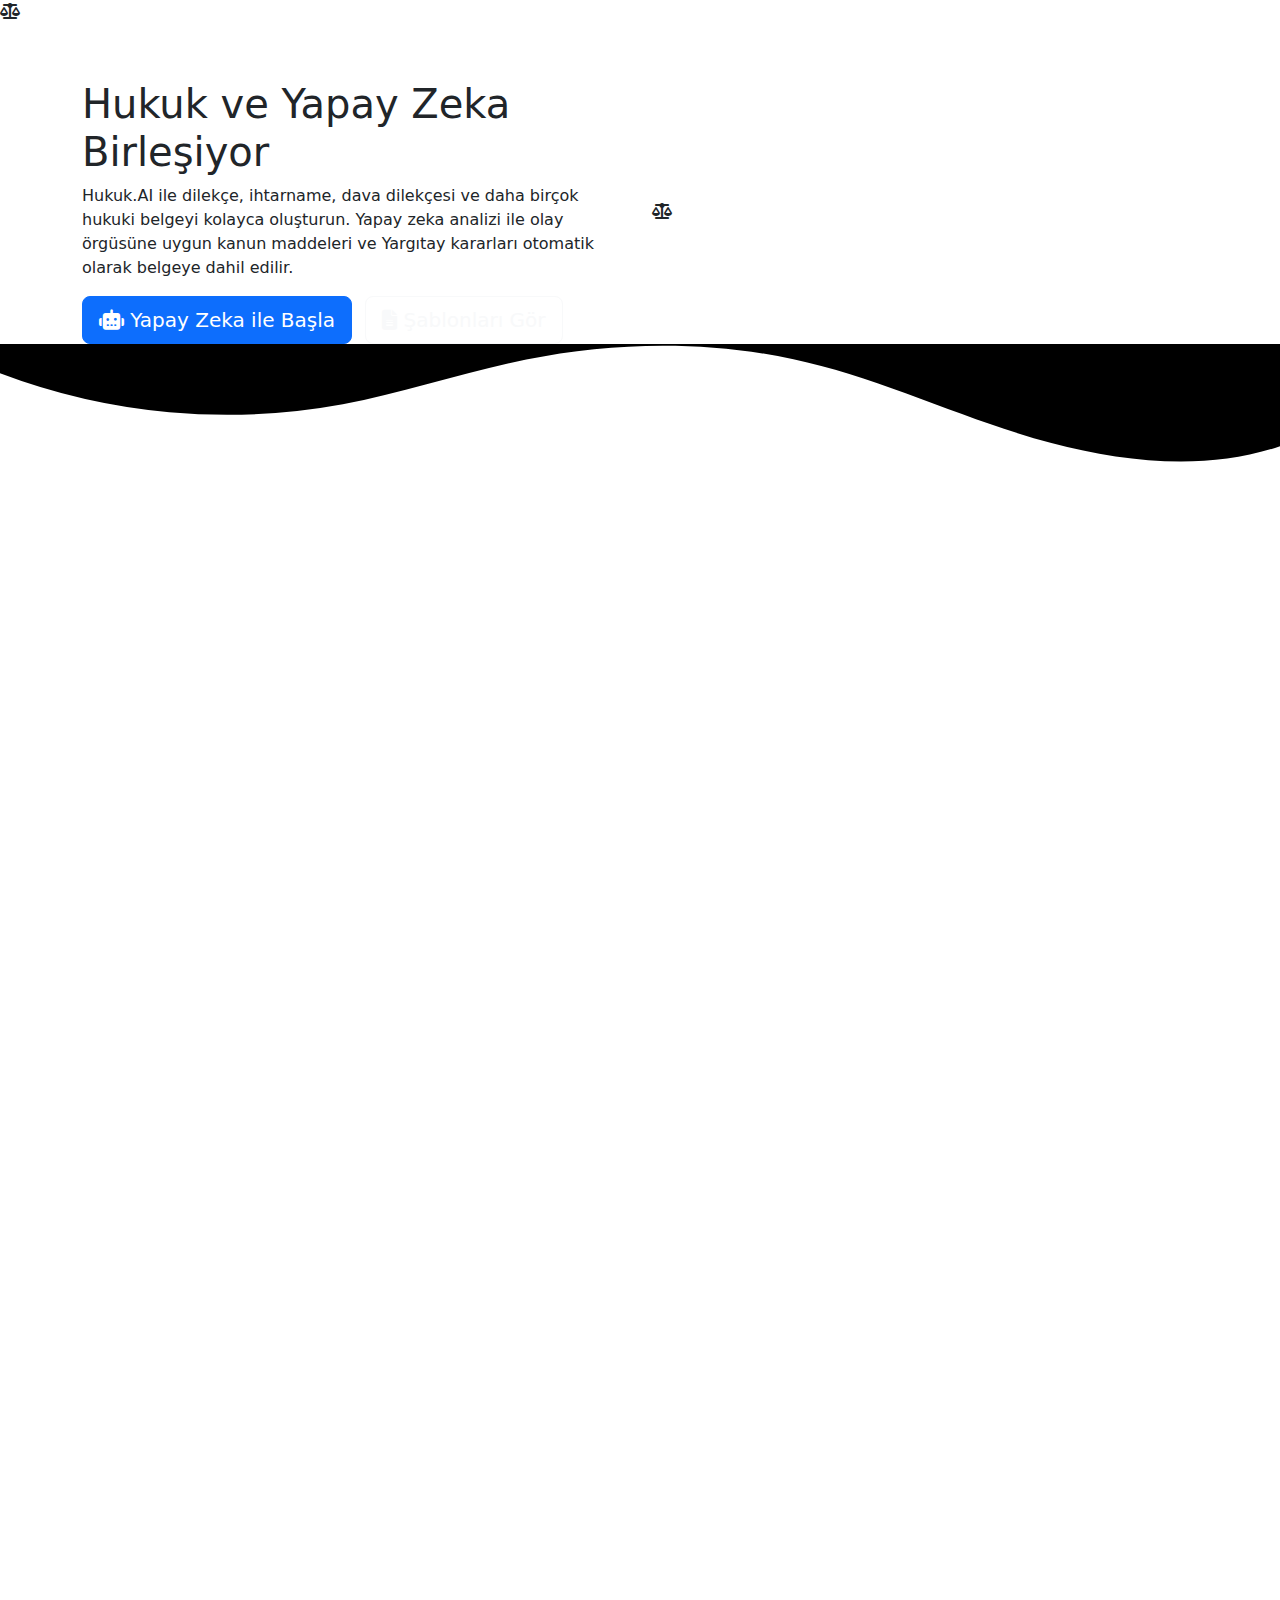
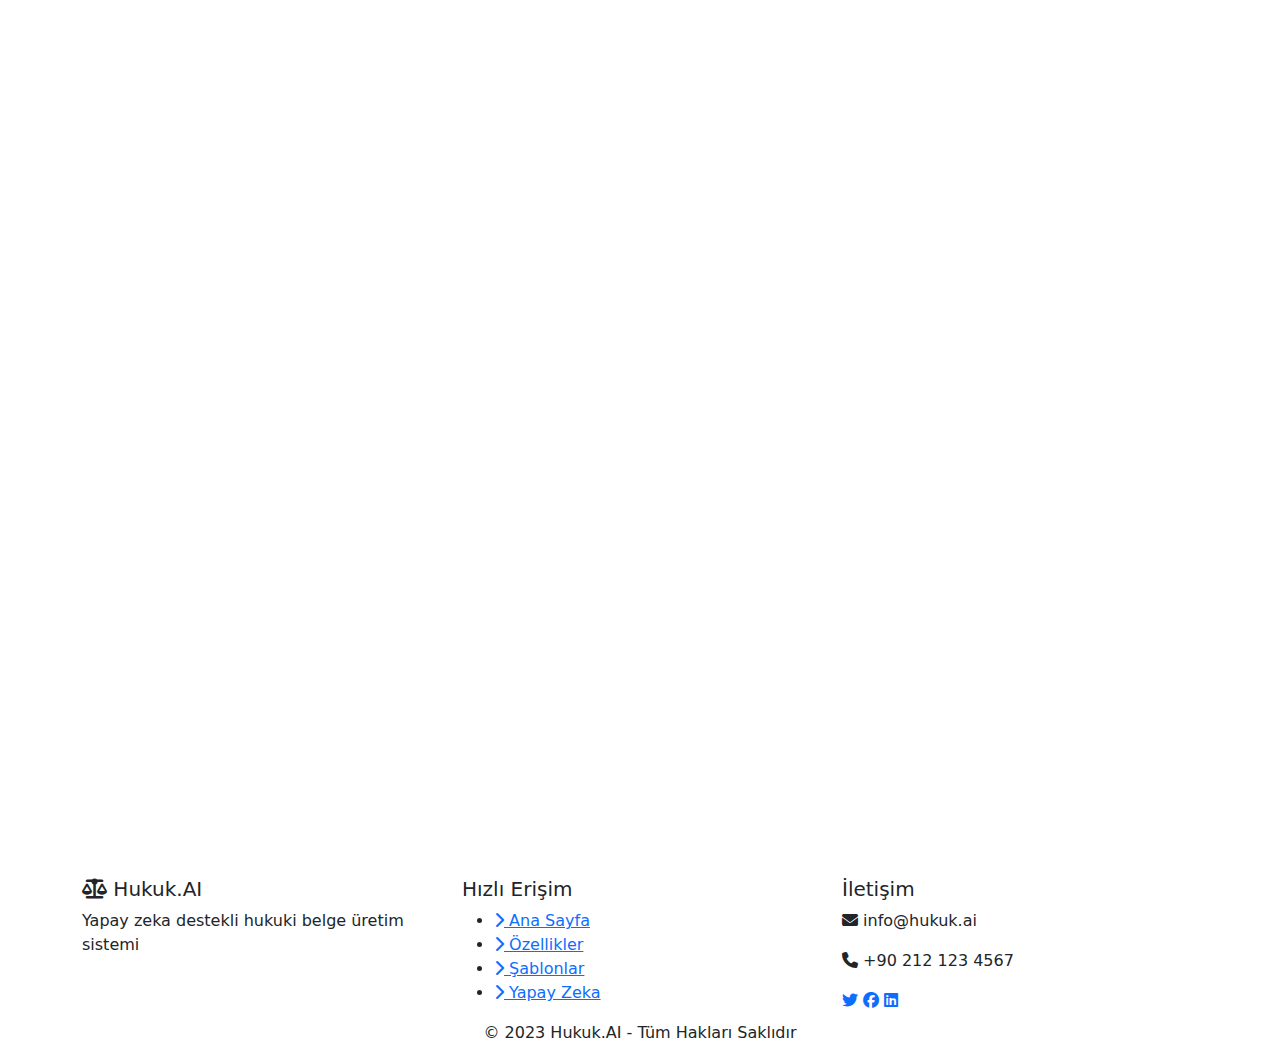
==== index.html @ 0e3cee59 "Initial commit: Hukuk.AI - Turkish legal document generator with AI" ====
<!DOCTYPE html>
<html lang="tr">
<head>
    <meta charset="UTF-8">
    <meta name="viewport" content="width=device-width, initial-scale=1.0">
    <title>Hukuk.AI - Yapay Zeka Destekli Hukuki Belge Üretici</title>
    <link rel="stylesheet" href="https://cdn.jsdelivr.net/npm/bootstrap@5.3.0/dist/css/bootstrap.min.css">
    <style>
        :root {
            --primary-color: #3a36e0;
            --secondary-color: #7652e0;
            --accent-color: #4a25aa;
            --dark-color: #2d3748;
            --light-color: #f8f9fa;
            --gray-color: #718096;
            --border-radius: 0.5rem;
            --box-shadow: 0 4px 6px rgba(0, 0, 0, 0.1);
            --transition: all 0.3s ease;
            --glow: 0 0 10px rgba(58, 54, 224, 0.5);
        }
        
        body {
            font-family: 'Segoe UI', Tahoma, Geneva, Verdana, sans-serif;
            background: linear-gradient(135deg, #f6f8fb 0%, #e9eff5 100%);
            min-height: 100vh;
            margin: 0;
            padding: 0;
            display: flex;
            flex-direction: column;
        }
        
        .hero-section {
            background: linear-gradient(135deg, var(--primary-color) 0%, var(--secondary-color) 100%);
            color: white;
            padding: 6rem 0;
            position: relative;
            overflow: hidden;
        }
        
        .hero-title {
            font-size: 3rem;
            font-weight: 700;
            margin-bottom: 1.5rem;
            position: relative;
            z-index: 2;
            text-shadow: 2px 2px 4px rgba(0, 0, 0, 0.3);
        }
        
        .hero-description {
            font-size: 1.25rem;
            margin-bottom: 2rem;
            max-width: 800px;
            opacity: 0.9;
            position: relative;
            z-index: 2;
        }
        
        .btn-primary {
            background-color: var(--accent-color);
            border-color: var(--accent-color);
            color: white;
            padding: 0.75rem 1.5rem;
            font-weight: 600;
            border-radius: 50px;
            transition: var(--transition);
            text-transform: uppercase;
            letter-spacing: 1px;
            box-shadow: var(--box-shadow);
        }
        
        .btn-primary:hover {
            background-color: #3d1e8b;
            border-color: #3d1e8b;
            transform: translateY(-3px);
            box-shadow: 0 6px 12px rgba(0, 0, 0, 0.15);
        }
        
        .feature-card {
            background-color: white;
            border-radius: var(--border-radius);
            overflow: hidden;
            padding: 2rem;
            box-shadow: var(--box-shadow);
            height: 100%;
            position: relative;
            transition: var(--transition);
            z-index: 1;
            border-bottom: 4px solid var(--primary-color);
        }
        
        .feature-card:hover {
            transform: translateY(-10px);
            box-shadow: 0 10px 20px rgba(0, 0, 0, 0.1);
        }
        
        .feature-icon {
            font-size: 2.5rem;
            color: var(--primary-color);
            margin-bottom: 1.5rem;
            display: inline-block;
            position: relative;
        }
        
        .feature-title {
            font-size: 1.5rem;
            margin-bottom: 1rem;
            font-weight: 600;
            color: var(--dark-color);
        }
        
        .feature-text {
            color: var(--gray-color);
            line-height: 1.7;
            margin-bottom: 0;
        }
        
        .footer {
            background-color: var(--dark-color);
            color: white;
            padding: 3rem 0;
            margin-top: auto;
        }
        
        .section {
            padding: 5rem 0;
        }
    </style>
</head>
<body>
    <!-- Hero Section -->
    <section class="hero-section">
        <div class="container">
            <div class="row align-items-center">
                <div class="col-lg-6">
                    <h1 class="hero-title">Hukuk ve Yapay Zeka Birleşiyor</h1>
                    <p class="hero-description">Hukuk.AI ile dilekçe, ihtarname, dava dilekçesi ve daha birçok hukuki belgeyi kolayca oluşturun. Yapay zeka analizi ile olay örgüsüne uygun kanun maddeleri ve Yargıtay kararları otomatik olarak belgeye dahil edilir.</p>
                    <div class="hero-buttons">
                        <a href="legal-doc-generator/app/static/index.html" class="btn btn-primary btn-lg">
                            <i class="fas fa-robot"></i> Uygulamayı Başlat
                        </a>
                    </div>
                </div>
            </div>
        </div>
    </section>

    <!-- Features Section -->
    <section class="section">
        <div class="container">
            <div class="row">
                <div class="col-md-4 mb-4">
                    <div class="feature-card">
                        <div class="feature-icon">📝</div>
                        <h5 class="feature-title">Hazır Şablonlar</h5>
                        <p class="feature-text">Çeşitli hukuki belgeler için hazır şablonlar sayesinde profesyonel belgeler oluşturun.</p>
                    </div>
                </div>
                <div class="col-md-4 mb-4">
                    <div class="feature-card">
                        <div class="feature-icon">🤖</div>
                        <h5 class="feature-title">Yapay Zeka Analizi</h5>
                        <p class="feature-text">Olay örgüsünü yapay zeka ile analiz ederek ilgili kanun maddeleri ve Yargıtay kararlarını tespit eder.</p>
                    </div>
                </div>
                <div class="col-md-4 mb-4">
                    <div class="feature-card">
                        <div class="feature-icon">⚖️</div>
                        <h5 class="feature-title">Hukuki Doğruluk</h5>
                        <p class="feature-text">Güncel mevzuat ve içtihatlar doğrultusunda doğru ve etkili hukuki belgeler oluşturur.</p>
                    </div>
                </div>
            </div>
        </div>
    </section>

    <!-- Footer -->
    <footer class="footer">
        <div class="container">
            <div class="row">
                <div class="col-md-6">
                    <h5>Hukuk.AI</h5>
                    <p>Yapay zeka destekli hukuki belge üretim sistemi</p>
                </div>
                <div class="col-md-6 text-md-end">
                    <p>© 2025 Hukuk.AI - Tüm Hakları Saklıdır</p>
                </div>
            </div>
        </div>
    </footer>

    <script>
        // Redirect to the application if not on GitHub Pages
        if (!window.location.hostname.includes('github.io')) {
            window.location.href = 'legal-doc-generator/app/static/index.html';
        }
    </script>
</body>
</html>
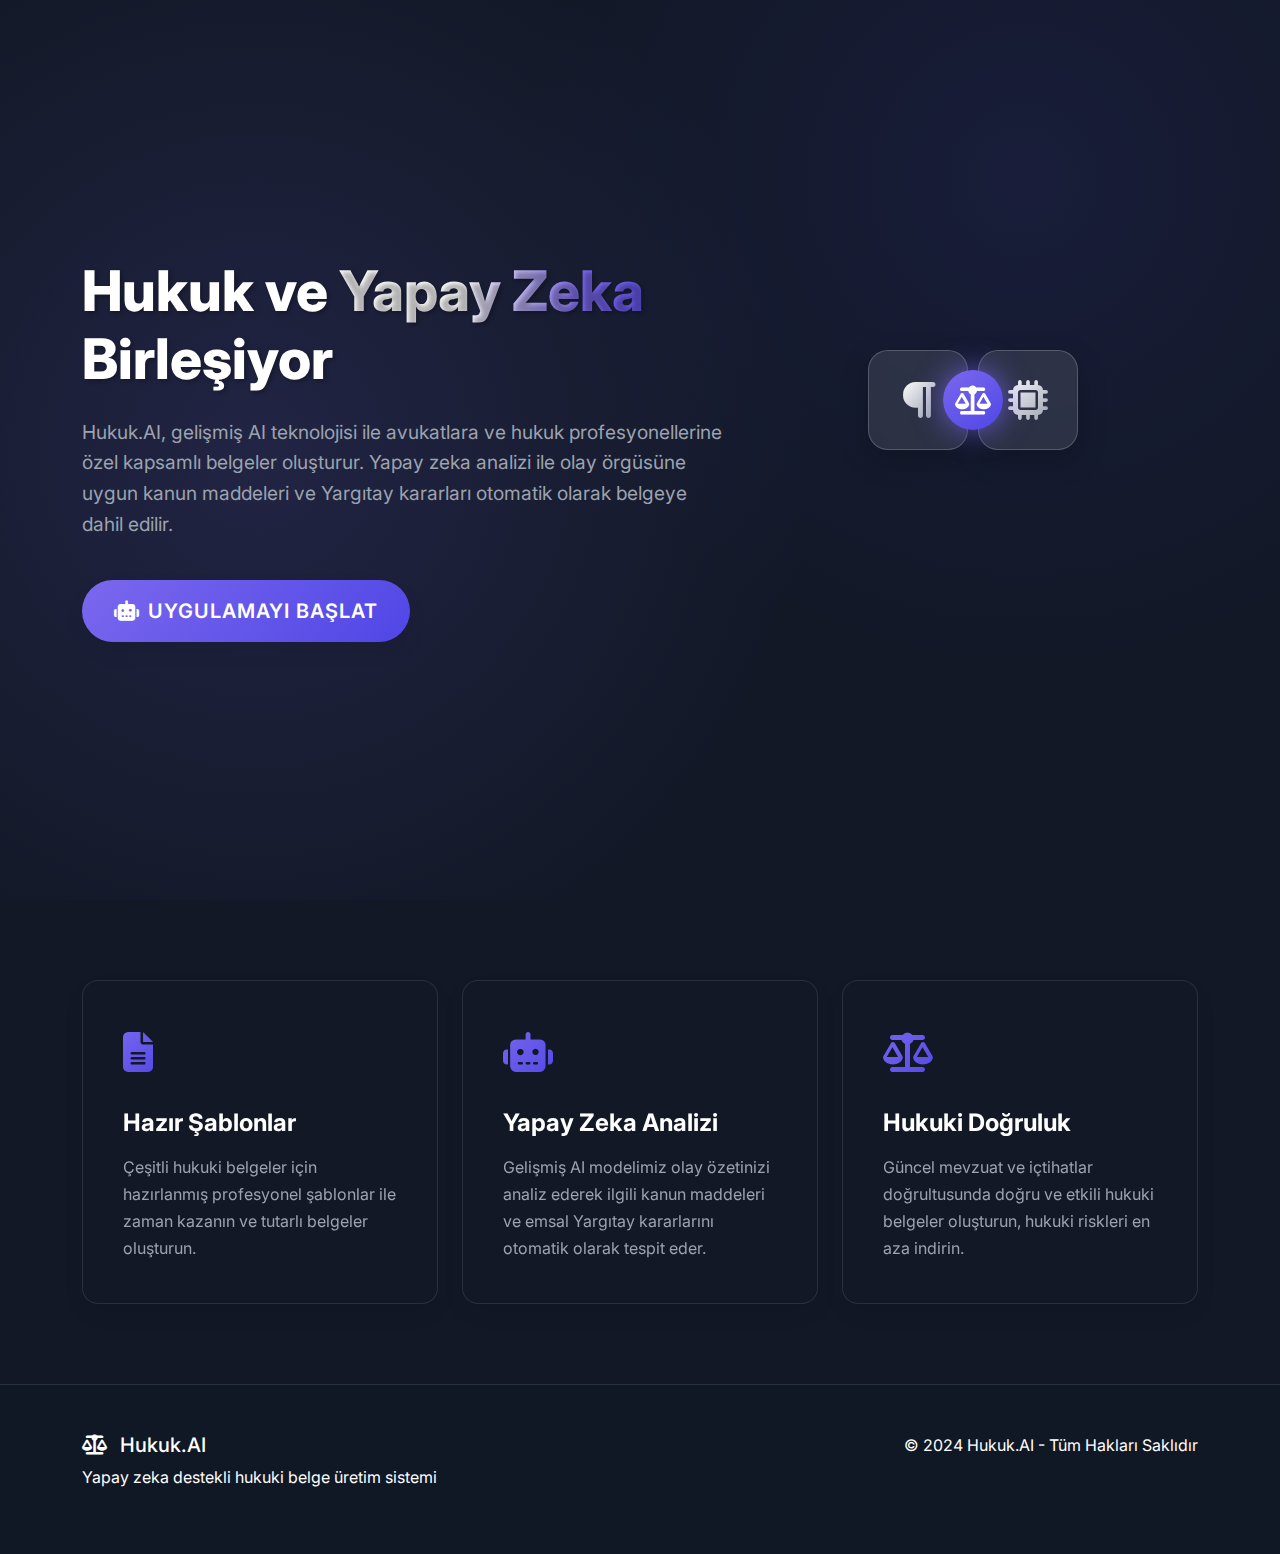
==== commit 35ae2746: "Enhance References section with client testimonials and improve styling" ====
--- a/index.html
+++ b/index.html
@@ -4,140 +4,404 @@
     <meta charset="UTF-8">
     <meta name="viewport" content="width=device-width, initial-scale=1.0">
     <title>Hukuk.AI - Yapay Zeka Destekli Hukuki Belge Üretici</title>
+    <link rel="preconnect" href="https://fonts.googleapis.com">
+    <link rel="preconnect" href="https://fonts.gstatic.com" crossorigin>
+    <link href="https://fonts.googleapis.com/css2?family=Inter:wght@300;400;500;600;700;800&display=swap" rel="stylesheet">
     <link rel="stylesheet" href="https://cdn.jsdelivr.net/npm/bootstrap@5.3.0/dist/css/bootstrap.min.css">
+    <link rel="stylesheet" href="https://cdnjs.cloudflare.com/ajax/libs/font-awesome/6.4.0/css/all.min.css">
     <style>
         :root {
-            --primary-color: #3a36e0;
-            --secondary-color: #7652e0;
-            --accent-color: #4a25aa;
-            --dark-color: #2d3748;
-            --light-color: #f8f9fa;
-            --gray-color: #718096;
+            --primary: #262f3d;
+            --primary-rgb: 38, 47, 61;
+            --secondary: #1c2130;
+            --secondary-rgb: 28, 33, 48;
+            --accent: #7b68ee;
+            --accent-secondary: #4f46e5;
+            --accent-rgb: 123, 104, 238;
+            --success: #10b981;
+            --danger: #ef4444;
+            --warning: #f59e0b;
+            --info: #3b82f6;
+            --white: #ffffff;
+            --light: #f3f4f8;
+            --dark: #121826;
+            --dark-rgb: 18, 24, 38;
+            --text: #374151;
+            --text-light: #9ca3af;
+            --border-color: rgba(255, 255, 255, 0.1);
             --border-radius: 0.5rem;
-            --box-shadow: 0 4px 6px rgba(0, 0, 0, 0.1);
+            --border-radius-sm: 0.25rem;
+            --border-radius-lg: 1rem;
+            --box-shadow: 0 10px 25px -5px rgba(0, 0, 0, 0.1);
             --transition: all 0.3s ease;
-            --glow: 0 0 10px rgba(58, 54, 224, 0.5);
+            --glass-bg: rgba(255, 255, 255, 0.1);
+            --glass-border: rgba(255, 255, 255, 0.15);
         }
         
         body {
-            font-family: 'Segoe UI', Tahoma, Geneva, Verdana, sans-serif;
-            background: linear-gradient(135deg, #f6f8fb 0%, #e9eff5 100%);
+            font-family: 'Inter', sans-serif;
+            background-color: var(--dark);
+            background-image: 
+                radial-gradient(circle at 15% 50%, rgba(123, 104, 238, 0.05) 0%, transparent 25%),
+                radial-gradient(circle at 85% 30%, rgba(79, 70, 229, 0.05) 0%, transparent 30%);
+            background-attachment: fixed;
+            color: var(--text-light);
             min-height: 100vh;
             margin: 0;
             padding: 0;
             display: flex;
             flex-direction: column;
+            line-height: 1.6;
         }
         
         .hero-section {
-            background: linear-gradient(135deg, var(--primary-color) 0%, var(--secondary-color) 100%);
+            background: var(--dark);
             color: white;
-            padding: 6rem 0;
+            padding: 8rem 0;
             position: relative;
             overflow: hidden;
+            min-height: 100vh;
+            display: flex;
+            align-items: center;
+            justify-content: center;
+        }
+        
+        .hero-section::before {
+            content: "";
+            position: absolute;
+            top: 0;
+            left: 0;
+            width: 100%;
+            height: 100%;
+            background-image: 
+                radial-gradient(circle at 20% 50%, rgba(123, 104, 238, 0.15) 0%, transparent 50%),
+                radial-gradient(circle at 80% 20%, rgba(79, 70, 229, 0.1) 0%, transparent 40%);
+            z-index: 0;
         }
         
         .hero-title {
-            font-size: 3rem;
-            font-weight: 700;
+            font-size: 3.5rem;
+            font-weight: 800;
+            line-height: 1.2;
             margin-bottom: 1.5rem;
             position: relative;
             z-index: 2;
             text-shadow: 2px 2px 4px rgba(0, 0, 0, 0.3);
         }
         
+        .gradient-text {
+            background: linear-gradient(to right, var(--white) 20%, var(--accent) 40%, var(--accent-secondary) 60%, var(--white) 80%);
+            background-size: 200% auto;
+            color: #000;
+            background-clip: text;
+            text-fill-color: transparent;
+            -webkit-background-clip: text;
+            -webkit-text-fill-color: transparent;
+            animation: gradient-text 4s linear infinite;
+        }
+        
+        @keyframes gradient-text {
+            to { background-position: 200% center; }
+        }
+        
         .hero-description {
-            font-size: 1.25rem;
-            margin-bottom: 2rem;
+            font-size: 1.2rem;
+            margin-bottom: 2.5rem;
             max-width: 800px;
-            opacity: 0.9;
+            color: var(--text-light);
             position: relative;
             z-index: 2;
         }
         
         .btn-primary {
-            background-color: var(--accent-color);
-            border-color: var(--accent-color);
-            color: white;
-            padding: 0.75rem 1.5rem;
+            background: linear-gradient(135deg, var(--accent), var(--accent-secondary));
+            border: none;
+            color: var(--white);
+            padding: 1rem 2rem;
             font-weight: 600;
             border-radius: 50px;
             transition: var(--transition);
             text-transform: uppercase;
             letter-spacing: 1px;
             box-shadow: var(--box-shadow);
+            position: relative;
+            overflow: hidden;
+            z-index: 1;
+            display: inline-flex;
+            align-items: center;
+            gap: 0.5rem;
+        }
+        
+        .btn-primary::before {
+            content: '';
+            position: absolute;
+            top: 0;
+            left: 0;
+            width: 100%;
+            height: 100%;
+            background: linear-gradient(135deg, var(--accent-secondary), var(--accent));
+            z-index: -1;
+            transition: var(--transition);
+            opacity: 0;
+        }
+        
+        .btn-primary:hover::before {
+            opacity: 1;
         }
         
         .btn-primary:hover {
-            background-color: #3d1e8b;
-            border-color: #3d1e8b;
             transform: translateY(-3px);
-            box-shadow: 0 6px 12px rgba(0, 0, 0, 0.15);
+            box-shadow: 0 10px 20px rgba(var(--accent-rgb), 0.3);
         }
         
         .feature-card {
-            background-color: white;
-            border-radius: var(--border-radius);
+            background: rgba(18, 24, 38, 0.7);
+            backdrop-filter: blur(10px);
+            -webkit-backdrop-filter: blur(10px);
+            border-radius: var(--border-radius-lg);
+            border: 1px solid var(--border-color);
             overflow: hidden;
-            padding: 2rem;
+            padding: 2.5rem;
             box-shadow: var(--box-shadow);
             height: 100%;
             position: relative;
             transition: var(--transition);
             z-index: 1;
-            border-bottom: 4px solid var(--primary-color);
+            color: var(--white);
         }
         
         .feature-card:hover {
             transform: translateY(-10px);
-            box-shadow: 0 10px 20px rgba(0, 0, 0, 0.1);
+            box-shadow: 0 15px 30px rgba(0, 0, 0, 0.2);
+            border-color: var(--accent);
         }
         
         .feature-icon {
             font-size: 2.5rem;
-            color: var(--primary-color);
+            color: var(--accent);
             margin-bottom: 1.5rem;
             display: inline-block;
             position: relative;
+            background: linear-gradient(135deg, var(--accent), var(--accent-secondary));
+            -webkit-background-clip: text;
+            background-clip: text;
+            color: transparent;
         }
         
         .feature-title {
             font-size: 1.5rem;
             margin-bottom: 1rem;
-            font-weight: 600;
-            color: var(--dark-color);
+            font-weight: 700;
+            color: var(--white);
         }
         
         .feature-text {
-            color: var(--gray-color);
+            color: var(--text-light);
             line-height: 1.7;
             margin-bottom: 0;
         }
         
+        .particles-container {
+            position: absolute;
+            top: 0;
+            left: 0;
+            width: 100%;
+            height: 100%;
+            overflow: hidden;
+            z-index: 0;
+        }
+        
+        .particle {
+            position: absolute;
+            width: 2px;
+            height: 2px;
+            background-color: var(--accent);
+            border-radius: 50%;
+            animation: particles 20s linear infinite;
+            opacity: 0.3;
+        }
+        
+        @keyframes particles {
+            0% {
+                transform: translateY(0) rotate(0deg);
+                opacity: 0;
+            }
+            50% {
+                opacity: 0.5;
+            }
+            100% {
+                transform: translateY(-1000px) rotate(720deg);
+                opacity: 0;
+            }
+        }
+        
         .footer {
-            background-color: var(--dark-color);
+            background-color: rgba(18, 24, 38, 0.9);
             color: white;
             padding: 3rem 0;
             margin-top: auto;
+            position: relative;
+            border-top: 1px solid var(--border-color);
         }
         
         .section {
             padding: 5rem 0;
+            position: relative;
+        }
+        
+        .digital-scale {
+            width: 300px;
+            height: 300px;
+            position: relative;
+            margin: 0 auto;
+        }
+        
+        .scale-beam {
+            position: relative;
+            width: 100%;
+            height: 200px;
+            display: flex;
+            justify-content: center;
+            align-items: center;
+        }
+        
+        .scale-center {
+            width: 60px;
+            height: 60px;
+            background: linear-gradient(145deg, var(--accent), var(--accent-secondary));
+            border-radius: 50%;
+            display: flex;
+            justify-content: center;
+            align-items: center;
+            box-shadow: 0 0 30px rgba(var(--accent-rgb), 0.8);
+            z-index: 3;
+            animation: pulse 2s infinite;
+        }
+        
+        .scale-center i {
+            font-size: 1.8rem;
+            color: var(--white);
+        }
+        
+        .scale-left, .scale-right {
+            position: absolute;
+            width: 100px;
+            height: 100px;
+            background: rgba(255, 255, 255, 0.1);
+            backdrop-filter: blur(8px);
+            border: 1px solid rgba(255, 255, 255, 0.2);
+            border-radius: 20px;
+            display: flex;
+            justify-content: center;
+            align-items: center;
+            box-shadow: 0 10px 30px rgba(0, 0, 0, 0.2);
+            transition: all 0.5s ease;
+        }
+        
+        .scale-left {
+            left: 15%;
+            animation: floatLeft 3s ease-in-out infinite;
+        }
+        
+        .scale-right {
+            right: 15%;
+            animation: floatRight 3s ease-in-out infinite;
+        }
+        
+        .scale-left i, .scale-right i {
+            font-size: 2.5rem;
+            background: linear-gradient(135deg, var(--white), var(--text-light));
+            -webkit-background-clip: text;
+            background-clip: text;
+            color: transparent;
+        }
+        
+        @keyframes floatLeft {
+            0%, 100% { transform: translateY(0) rotate(0deg); }
+            50% { transform: translateY(-15px) rotate(-5deg); }
+        }
+        
+        @keyframes floatRight {
+            0%, 100% { transform: translateY(0) rotate(0deg); }
+            50% { transform: translateY(15px) rotate(5deg); }
+        }
+        
+        @keyframes pulse {
+            0% {
+                transform: scale(0.95);
+                box-shadow: 0 0 0 0 rgba(var(--accent-rgb), 0.7);
+            }
+            70% {
+                transform: scale(1);
+                box-shadow: 0 0 0 15px rgba(var(--accent-rgb), 0);
+            }
+            100% {
+                transform: scale(0.95);
+                box-shadow: 0 0 0 0 rgba(var(--accent-rgb), 0);
+            }
+        }
+        
+        @media (max-width: 768px) {
+            .hero-title {
+                font-size: 2.5rem;
+            }
+            .feature-card {
+                margin-bottom: 2rem;
+            }
         }
     </style>
 </head>
 <body>
+    <!-- Particles for background effect -->
+    <div class="particles-container">
+        <div class="particle"></div>
+        <div class="particle"></div>
+        <div class="particle"></div>
+        <div class="particle"></div>
+        <div class="particle"></div>
+        <div class="particle"></div>
+        <div class="particle"></div>
+        <div class="particle"></div>
+        <div class="particle"></div>
+        <div class="particle"></div>
+        <div class="particle"></div>
+        <div class="particle"></div>
+        <div class="particle"></div>
+        <div class="particle"></div>
+        <div class="particle"></div>
+        <div class="particle"></div>
+        <div class="particle"></div>
+        <div class="particle"></div>
+        <div class="particle"></div>
+        <div class="particle"></div>
+    </div>
+
     <!-- Hero Section -->
     <section class="hero-section">
         <div class="container">
             <div class="row align-items-center">
-                <div class="col-lg-6">
-                    <h1 class="hero-title">Hukuk ve Yapay Zeka Birleşiyor</h1>
-                    <p class="hero-description">Hukuk.AI ile dilekçe, ihtarname, dava dilekçesi ve daha birçok hukuki belgeyi kolayca oluşturun. Yapay zeka analizi ile olay örgüsüne uygun kanun maddeleri ve Yargıtay kararları otomatik olarak belgeye dahil edilir.</p>
+                <div class="col-lg-7">
+                    <h1 class="hero-title">Hukuk ve <span class="gradient-text">Yapay Zeka</span> Birleşiyor</h1>
+                    <p class="hero-description">Hukuk.AI, gelişmiş AI teknolojisi ile avukatlara ve hukuk profesyonellerine özel kapsamlı belgeler oluşturur. Yapay zeka analizi ile olay örgüsüne uygun kanun maddeleri ve Yargıtay kararları otomatik olarak belgeye dahil edilir.</p>
                     <div class="hero-buttons">
                         <a href="legal-doc-generator/app/static/index.html" class="btn btn-primary btn-lg">
                             <i class="fas fa-robot"></i> Uygulamayı Başlat
                         </a>
+                    </div>
+                </div>
+                <div class="col-lg-5">
+                    <div class="digital-scale">
+                        <div class="scale-beam">
+                            <div class="scale-left">
+                                <i class="fas fa-paragraph"></i>
+                            </div>
+                            <div class="scale-right">
+                                <i class="fas fa-microchip"></i>
+                            </div>
+                            <div class="scale-center">
+                                <i class="fas fa-balance-scale"></i>
+                            </div>
+                        </div>
                     </div>
                 </div>
             </div>
@@ -148,25 +412,25 @@
     <section class="section">
         <div class="container">
             <div class="row">
-                <div class="col-md-4 mb-4">
+                <div class="col-md-4">
                     <div class="feature-card">
-                        <div class="feature-icon">📝</div>
+                        <div class="feature-icon"><i class="fas fa-file-alt"></i></div>
                         <h5 class="feature-title">Hazır Şablonlar</h5>
-                        <p class="feature-text">Çeşitli hukuki belgeler için hazır şablonlar sayesinde profesyonel belgeler oluşturun.</p>
+                        <p class="feature-text">Çeşitli hukuki belgeler için hazırlanmış profesyonel şablonlar ile zaman kazanın ve tutarlı belgeler oluşturun.</p>
                     </div>
                 </div>
-                <div class="col-md-4 mb-4">
+                <div class="col-md-4">
                     <div class="feature-card">
-                        <div class="feature-icon">🤖</div>
+                        <div class="feature-icon"><i class="fas fa-robot"></i></div>
                         <h5 class="feature-title">Yapay Zeka Analizi</h5>
-                        <p class="feature-text">Olay örgüsünü yapay zeka ile analiz ederek ilgili kanun maddeleri ve Yargıtay kararlarını tespit eder.</p>
+                        <p class="feature-text">Gelişmiş AI modelimiz olay özetinizi analiz ederek ilgili kanun maddeleri ve emsal Yargıtay kararlarını otomatik olarak tespit eder.</p>
                     </div>
                 </div>
-                <div class="col-md-4 mb-4">
+                <div class="col-md-4">
                     <div class="feature-card">
-                        <div class="feature-icon">⚖️</div>
+                        <div class="feature-icon"><i class="fas fa-balance-scale"></i></div>
                         <h5 class="feature-title">Hukuki Doğruluk</h5>
-                        <p class="feature-text">Güncel mevzuat ve içtihatlar doğrultusunda doğru ve etkili hukuki belgeler oluşturur.</p>
+                        <p class="feature-text">Güncel mevzuat ve içtihatlar doğrultusunda doğru ve etkili hukuki belgeler oluşturun, hukuki riskleri en aza indirin.</p>
                     </div>
                 </div>
             </div>
@@ -178,21 +442,48 @@
         <div class="container">
             <div class="row">
                 <div class="col-md-6">
-                    <h5>Hukuk.AI</h5>
+                    <h5><i class="fas fa-balance-scale me-2"></i> Hukuk.AI</h5>
                     <p>Yapay zeka destekli hukuki belge üretim sistemi</p>
                 </div>
                 <div class="col-md-6 text-md-end">
-                    <p>© 2025 Hukuk.AI - Tüm Hakları Saklıdır</p>
+                    <p>© 2024 Hukuk.AI - Tüm Hakları Saklıdır</p>
                 </div>
             </div>
         </div>
     </footer>
 
     <script>
+        // Create Random Particles
+        function createParticles() {
+            const particles = document.querySelectorAll('.particle');
+            particles.forEach(particle => {
+                const size = Math.random() * 4 + 1;
+                const posX = Math.random() * 100;
+                const posY = Math.random() * 100;
+                const delay = Math.random() * 5;
+                const duration = (Math.random() * 10) + 10;
+                
+                particle.style.width = `${size}px`;
+                particle.style.height = `${size}px`;
+                particle.style.left = `${posX}%`;
+                particle.style.top = `${posY}%`;
+                particle.style.animationDelay = `${delay}s`;
+                particle.style.animationDuration = `${duration}s`;
+                
+                const opacityMax = size > 3 ? 0.6 : 0.3;
+                particle.style.opacity = opacityMax;
+            });
+        }
+        
         // Redirect to the application if not on GitHub Pages
-        if (!window.location.hostname.includes('github.io')) {
-            window.location.href = 'legal-doc-generator/app/static/index.html';
-        }
+        window.onload = function() {
+            createParticles();
+            if (!window.location.hostname.includes('github.io')) {
+                setTimeout(function() {
+                    window.location.href = 'legal-doc-generator/app/static/index.html';
+                }, 3000); // Redirect after 3 seconds
+            }
+        };
     </script>
 </body>
 </html> 